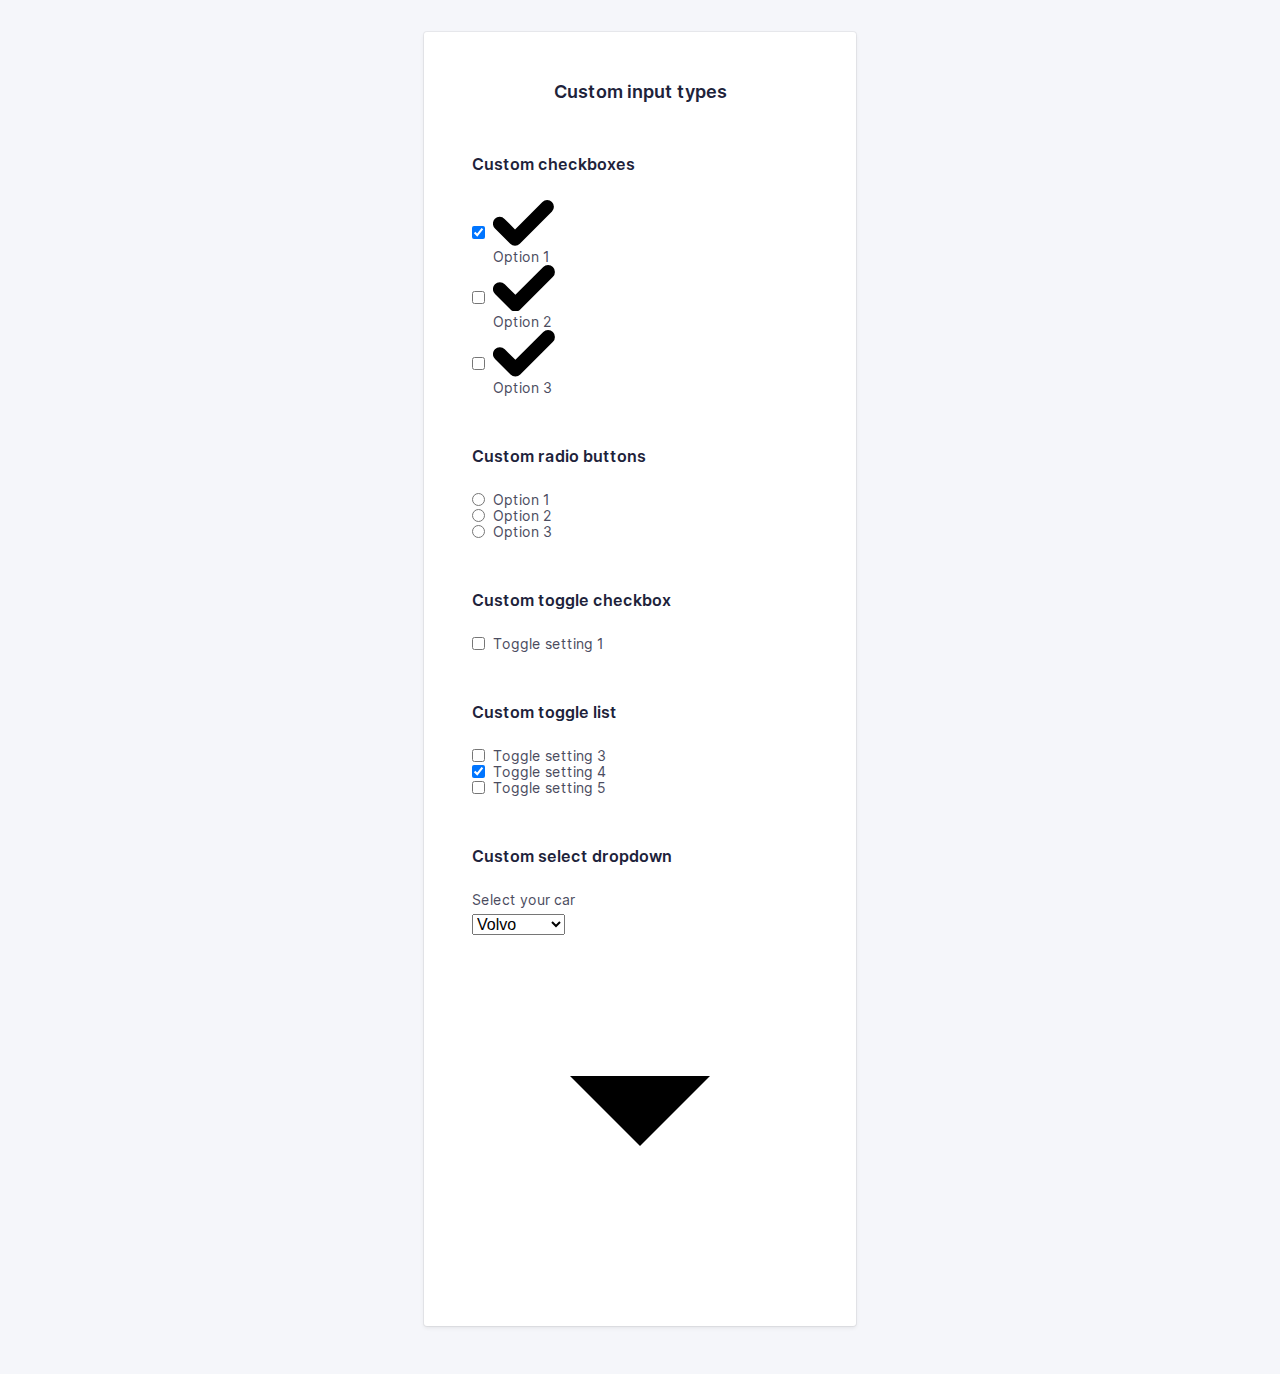
==== create3-labo1-oplossing-master/inputs.html @ 33c69e53 "Add files via upload" ====
<!doctype html>
<html lang="en">
    <head>
        <meta charset="utf-8">
        <meta http-equiv="x-ua-compatible" content="ie=edge">
        <title>Blockport - Custom input types</title>
        <meta name="description" content="This is my HTML5 boilerplate.">
        <meta name="viewport" content="width=device-width, initial-scale=1.0">
        <meta name="msapplication-TileColor" content="#3385FF">
        <meta name="theme-color" content="#3385FF">

        <link rel="apple-touch-icon" sizes="180x180" href="apple-touch-icon.png">
        <link rel="icon" type="image/png" sizes="32x32" href="favicon-32x32.png">
        <link rel="icon" type="image/png" sizes="16x16" href="favicon-16x16.png">
        <link rel="manifest" href="site.webmanifest">
        <link rel="mask-icon" href="safari-pinned-tab.svg" color="#3385FF">

        <link rel="stylesheet" href="css/normalize.css">
        <link rel="stylesheet" href="css/screen.css">
        <script type="text/javascript">
            function togglePassword() {
                var passwordInput = document.querySelector(".js-password-input");

                if (passwordInput.type === "password") {
                    passwordInput.type = "text";
                } else {
                    passwordInput.type = "password";
                }
            }
        </script>
    </head>
    <body>
        <section class="o-row o-row--lg o-row--login o-row--beta">
            <div class="o-container u-max-width-xs">
                <form class="c-card" action="#">
                    <div class="c-card__body">
                        <h2 class="c-card__title">
                            Custom input types
                        </h2>
                        <div class="o-section">
                            <!-- Custom checkboxes -->
                            <h5>
                                Custom checkboxes
                            </h5>
                            <ul class="o-list c-option-list">
                                <li class="c-form-field c-form-field--option c-option-list__item">
                                    <input class="c-option c-option--hidden" type="checkbox" id="checkbox1" checked>
                                    <label class="c-label c-label--option c-custom-option" for="checkbox1">
                                        <span class="c-custom-option__fake-input c-custom-option__fake-input--checkbox">
                                            <svg class="c-custom-option__symbol" xmlns="http://www.w3.org/2000/svg" viewBox="0 0 9 6.75">
                                                <path d="M4.75,9.5a1,1,0,0,1-.707-.293l-2.25-2.25A1,1,0,1,1,3.207,5.543L4.75,7.086,8.793,3.043a1,1,0,0,1,1.414,1.414l-4.75,4.75A1,1,0,0,1,4.75,9.5" transform="translate(-1.5 -2.75)"/>
                                            </svg>
                                        </span>
                                        Option 1
                                    </label>
                                </li>
                                <li class="c-form-field c-form-field--option c-option-list__item">
                                    <input class="c-option c-option--hidden" type="checkbox" id="checkbox2">
                                    <label class="c-label c-label--option c-custom-option" for="checkbox2">
                                        <span class="c-custom-option__fake-input c-custom-option__fake-input--checkbox">
                                            <svg class="c-custom-option__symbol" xmlns="http://www.w3.org/2000/svg" viewBox="0 0 9 6.75">
                                                <path d="M4.75,9.5a1,1,0,0,1-.707-.293l-2.25-2.25A1,1,0,1,1,3.207,5.543L4.75,7.086,8.793,3.043a1,1,0,0,1,1.414,1.414l-4.75,4.75A1,1,0,0,1,4.75,9.5" transform="translate(-1.5 -2.75)"/>
                                            </svg>
                                        </span>
                                        Option 2
                                    </label>
                                </li>
                                <li class="c-form-field c-form-field--option c-option-list__item">
                                    <input class="c-option c-option--hidden" type="checkbox" id="checkbox3">
                                    <label class="c-label c-label--option c-custom-option" for="checkbox3">
                                        <span class="c-custom-option__fake-input c-custom-option__fake-input--checkbox">
                                            <svg class="c-custom-option__symbol" xmlns="http://www.w3.org/2000/svg" viewBox="0 0 9 6.75">
                                                <path d="M4.75,9.5a1,1,0,0,1-.707-.293l-2.25-2.25A1,1,0,1,1,3.207,5.543L4.75,7.086,8.793,3.043a1,1,0,0,1,1.414,1.414l-4.75,4.75A1,1,0,0,1,4.75,9.5" transform="translate(-1.5 -2.75)"/>
                                            </svg>
                                        </span>
                                        Option 3
                                    </label>
                                </li>
                            </ul>
                        </div>
                        <div class="o-section">
                            <!-- Custom radio buttons -->
                            <h5>
                                Custom radio buttons
                            </h5>
                            <ul class="o-list c-option-list">
                                <li class="c-form-field c-form-field--option c-option-list__item">
                                    <input class="c-option c-option--hidden" type="radio" name="radios" id="radio1">
                                    <label class="c-label c-label--option c-custom-option" for="radio1">
                                        <span class="c-custom-option__fake-input c-custom-option__fake-input--radio">
                                            <span class="c-custom-option__symbol"></span>
                                        </span>
                                        Option 1
                                    </label>
                                </li>
                                <li class="c-form-field c-form-field--option c-option-list__item">
                                    <input class="c-option c-option--hidden" type="radio" name="radios" id="radio2">
                                    <label class="c-label c-label--option c-custom-option" for="radio2">
                                        <span class="c-custom-option__fake-input c-custom-option__fake-input--radio">
                                            <span class="c-custom-option__symbol"></span>
                                        </span>
                                        Option 2
                                    </label>
                                </li>
                                <li class="c-form-field c-form-field--option c-option-list__item">
                                    <input class="c-option c-option--hidden" type="radio" name="radios" id="radio3">
                                    <label class="c-label c-label--option c-custom-option" for="radio3">
                                        <span class="c-custom-option__fake-input c-custom-option__fake-input--radio">
                                            <span class="c-custom-option__symbol"></span>
                                        </span>
                                        Option 3
                                    </label>
                                </li>
                            </ul>
                        </div>
                        <div class="o-section">
                            <!-- Custom toggle checkboxes -->
                            <h5>
                                Custom toggle checkbox
                            </h5>
                            <p class="c-form-field c-form-field--option">
                                <input class="c-option c-option--hidden" type="checkbox" id="toggle1">
                                <label class="c-label c-label--option c-custom-toggle" for="toggle1">
                                    <span class="c-custom-toggle__fake-input">
                                    </span>
                                    Toggle setting 1
                                </label>
                            </p>
                        </div>
                        <div class="o-section">
                            <h5>
                                Custom toggle list
                            </h5>
                            <ul class="o-list c-toggle-list">
                                <li class="c-form-field c-form-field--option c-toggle-list__item">
                                    <input class="c-option c-option--hidden" type="checkbox" id="toggle3">
                                    <label class="c-label c-label--option c-custom-toggle c-custom-toggle--inverted" for="toggle3">
                                        <span class="c-custom-toggle__fake-input">
                                        </span>
                                        Toggle setting 3
                                    </label>
                                </li>
                                <li class="c-form-field c-form-field--option c-toggle-list__item">
                                    <input class="c-option c-option--hidden" type="checkbox" id="toggle4" checked>
                                    <label class="c-label c-label--option c-custom-toggle c-custom-toggle--inverted" for="toggle4">
                                        <span class="c-custom-toggle__fake-input">
                                        </span>
                                        Toggle setting 4
                                    </label>
                                </li>
                                <li class="c-form-field c-form-field--option c-toggle-list__item">
                                    <input class="c-option c-option--hidden" type="checkbox" id="toggle5">
                                    <label class="c-label c-label--option c-custom-toggle c-custom-toggle--inverted" for="toggle5">
                                        <span class="c-custom-toggle__fake-input">
                                        </span>
                                        Toggle setting 5
                                    </label>
                                </li>
                            </ul>
                        </div>
                        <div class="o-section">
                            <!-- Custom select -->
                            <h5>
                                Custom select dropdown
                            </h5>
                            <p class="c-form-field">
                                <label class="c-label" for="select1">
                                    Select your car
                                </label>
                                <span class="c-custom-select">
                                    <select class="c-custom-select__input" class="" name="select1" id="select1">
                                        <option value="volvo">Volvo</option>
                                        <option value="saab">Saab</option>
                                        <option value="mercedes">Mercedes</option>
                                        <option value="audi">Audi</option>
                                    </select>
                                    <svg class="c-custom-select__symbol" xmlns="http://www.w3.org/2000/svg" viewBox="0 0 24 24">
                                        <path d="M7,10l5,5,5-5Z"/>
                                    </svg>
                                </span>
                            </p>
                        </div>
                    </div>
                </form>
            </div>
        </section>
    </body>
</html>
---- create3-labo1-oplossing-master/css/screen.css ----
/*------------------------------------*\
#FONTS
\*------------------------------------*/

@font-face {
    font-family: "Inter Web";
    font-weight: 400;
    src: url("../fonts/Inter-Regular.woff2") format("woff2")
}

@font-face {
    font-family: "Inter Web";
    font-weight: 600;
    src: url("../fonts/Inter-SemiBold.woff2") format("woff2")
}

/*------------------------------------*\
#Variables
\*------------------------------------*/

:root {
    /* colors */
    --global-color-alpha-light: #4F95FF;
    --global-color-alpha: #3385FF;
    --global-color-alpha-dark: #2E77E6;
    --global-color-alpha-x-dark: #1B4186;
    --global-color-alpha-transparent: #3385ffbf;
    --global-color-alpha-x-transparent: #3385ff4d;

    --global-color-neutral-xxxx-light: #F5F6FA;
    --global-color-neutral-xxx-light: #E2E3E7;
    --global-color-neutral-xx-light: #caccd4;
    --global-color-neutral-x-light: #b5b6c0;
    --global-color-neutral-light: #a0a1ad;
    --global-color-neutral: #8b8c9a;
    --global-color-neutral-dark: #757787;
    --global-color-neutral-x-dark: #606274;
    --global-color-neutral-xx-dark: #4b4c60;
    --global-color-neutral-xxx-dark: #35374d;
    --global-color-neutral-xxxx-dark: #20223a;

    /* border stuff */
    --global-borderRadius: 3px;
    --global-borderWidth: 1px;

    /* transitions */
    --global-transitionTiming-alpha: .1s ease-out;

    /* Baseline settings */
    --global-baseline: 8px;         
    --global-whitespace: calc(var(--global-baseline) * 3); /* = 24px */

    --global-whitespace-xs: calc(var(--global-baseline) / 2); /* = 4px */
    --global-whitespace-sm: calc(var(--global-baseline) * 1); /*  = 8px */
    --global-whitespace-md: calc(var(--global-baseline) * 2); /*  = 16px */
    --global-whitespace-lg: calc(var(--global-baseline) * 4); /*  = 32px */
    --global-whitespace-xl: calc(var(--global-whitespace) * 2); /*  = 48px */
    --global-whitespace-xxl: calc(var(--global-whitespace) * 3); /*  = 72px */
}

/*------------------------------------*\
#GENERIC
\*------------------------------------*/

/*
    Generic: Page
    ---
    Global page styles + universal box-sizing:
*/

html {
    font-size: 16px;
    line-height: 1.5;
    font-family: "Inter Web", Helvetica, arial, sans-serif;
    color: var(--global-color-neutral-xxxx-dark);
    background-color: var(--global-color-neutral-xxxx-light);
    box-sizing: border-box;
    -webkit-font-smoothing: antialiased;
    -moz-osx-font-smoothing: grayscale;    
}

*,
*:before,
*:after {
    box-sizing: inherit;
}

/*
* Remove text-shadow in selection highlight:
* https://twitter.com/miketaylr/status/12228805301
*
* Customize the background color to match your design.
*/

::-moz-selection {
    background: var(--global-color-alpha);
    color: white;
    text-shadow: none;
}

::selection {
    background: var(--global-color-alpha);
    color: white;
    text-shadow: none;
}

/*------------------------------------*\
#Elements
\*------------------------------------*/

/*
Elements: Images
---
Default markup for images to make them responsive
*/

img {
    max-width: 100%;
    vertical-align: top;
}

/*
    Elements: typography
    ---
    Default markup for typographic elements
*/

h1,
h2,
h3 {
    font-weight: 700;
}

h1 {
    font-size: 36px;
    line-height: calc(var(--global-baseline) * 6);
    margin: 0 0 var(--global-whitespace);
}

h2 {
    font-size: 32px;
    line-height: calc(var(--global-baseline) * 5);
    margin: 0 0 var(--global-whitespace);
}

h3 {
    font-size: 26px;
    line-height: calc(var(--global-baseline) * 4);
    margin: 0 0 var(--global-whitespace);
}

h4,
h5,
h6 {
    font-size: 16px;
    font-weight: 600;
    line-height: calc(var(--global-baseline) * 3);
    margin: 0 0 var(--global-whitespace);
}

p,
ol,
ul,
dl,
table,
address,
figure {
    margin: 0 0 var(--global-whitespace);
}

ul,
ol {
    padding-left: var(--global-whitespace);
}

li ul,
li ol {
    margin-bottom: 0;
}

blockquote {
    font-style: normal;
    font-size: 23px;
    line-height: calc(var(--global-baseline) * 6);
    margin: 0 0 var(--global-whitespace);
}

blockquote * {
    font-size: inherit;
    line-height: inherit;
}

figcaption {
    font-weight: 400;
    font-size: 12px;
    line-height: calc(var(--global-baseline) * 2);
    margin-top: var(--global-whitespace-xxs);
}

hr {
    border: 0;
    height: var(--global-borderWidth);
    background: LightGrey;
    margin: 0 0 var(--global-whitespace);
}

a,
a:visited {
    transition: all var(--global-transitionTiming-alpha);
    color: var(--global-color-alpha);
    outline-color: var(--global-link-BoxShadowColor);
    outline-width: medium;
    outline-offset: 2px;
}

a:hover,
a:focus {
    color: var(--global-color-alpha-light);
}

a:active {
    color: var(--global-color-alpha-dark);
}

label,
input {
    display: block;
}

input::placeholder {
    color: var(--global-color-neutral-x-light);
}

/*------------------------------------*\
#OBJECTS
\*------------------------------------*/

/*
    Objects: Row
    ---
    Creates a horizontal row that stretches the viewport and adds padding around children
*/

.o-row {
    position: relative;
    padding: var(--global-whitespace) var(--global-whitespace) 0;
}

.o-row--login {
    min-height: 100vh;
    display: flex;
    align-items: center;
}

/* size modifiers */

.o-row--lg {
    padding-top: var(--global-whitespace-lg);
    padding-bottom: var(--global-whitespace);
}

@media (min-width: 768px) {
    .o-row {
        padding-left: var(--global-whitespace-lg);
        padding-right: var(--global-whitespace-lg);
    }
}

/*
    Objects: Container
    ---
    Creates a horizontal container that sets de global max-width
*/

.o-container {
    margin-left: auto;
    margin-right: auto;
    max-width: 79.5em; /* 79.5 * 16px = 1272 */
    width: 100%;
}

/*
    Objects: section
    ---
    Creates vertical whitespace between adjacent sections inside a row
*/

.o-section {
    position: relative;
}

.o-section + .o-section {
    padding-top: var(--global-whitespace);
}

@media (min-width: 768px) {
    .o-section--lg + .o-section--lg,
    .o-section--xl + .o-section--xl {
        padding-top: var(--global-whitespace-lg);
    }
}

@media (min-width: 992px) {
    .o-section--xl + .o-section--xl {
        padding-top: var(--global-whitespace-xxl);
    }
}

/*
    Objects: Layout
    ---
    The layout object provides us with a column-style layout system. This object
    contains the basic structural elements, but classes should be complemented
    with width utilities
*/

.o-layout {
    display: -webkit-flex;
    display: -ms-flexbox;
    display: flex;
    flex-wrap: wrap;
}

.o-layout__item {
    width: 100%;
}

/* gutter modifiers, these affect o-layout__item too */

.o-layout--gutter {
    margin: 0 -12px;
}

.o-layout--gutter > .o-layout__item {
    padding: 0 12px;
}

.o-layout--gutter-sm {
    margin: 0 -6px;
}

.o-layout--gutter-sm > .o-layout__item {
    padding: 0 6px;
}

.o-layout--gutter-lg {
    margin: 0 calc(var(--global-whitespace) * -1);
}

.o-layout--gutter-lg > .o-layout__item {
    padding: 0 var(--global-whitespace);
}

.o-layout--gutter-xl {
    margin: 0 calc(var(--global-whitespace-lg) * -1);
}

.o-layout--gutter-xl > .o-layout__item {
    padding: 0 var(--global-whitespace-lg);
}

/* reverse horizontal row modifier */

.o-layout--row-reverse {
    flex-direction: row-reverse;
}

/* Horizontal alignment modifiers*/

.o-layout--justify-start {
    justify-content: flex-start;
}

.o-layout--justify-end {
    justify-content: flex-end;
}

.o-layout--justify-center {
    justify-content: center;
}

.o-layout--justify-space-around {
    justify-content: space-around;
}

.o-layout--justify-space-evenly {
    justify-content: space-evenly;
}

.o-layout--justify-space-between {
    justify-content: space-between;
}

/* Vertical alignment modifiers */

.o-layout--align-start {
    align-items: flex-start;
}

.o-layout--align-end {
    align-items: flex-end;
}

.o-layout--align-center {
    align-items: center;
}

.o-layout--align-baseline {
    align-items: baseline;
}

/* Vertical alignment modifiers that only work if there is one than one flex item */

.o-layout--align-content-start {
    align-content: start;
}

.o-layout--align-content-end {
    align-content: end;
}

.o-layout--align-content-center {
    align-content: center;
}

.o-layout--align-content-space-around {
    align-content: space-around;
}

.o-layout--align-content-space-between {
    align-content: space-between;
}

/*
    Objects: List
    ---
    Small reusable object to remove default list styling from lists
*/

.o-list {
    list-style: none;
    padding: 0;
}

/*
    Object: Button reset
    ---
    Small button reset object
*/

.o-button-reset {
    border: none;
    margin: 0;
    padding: 0;
    width: auto;
    overflow: visible;
    background: transparent;

    /* inherit font & color from ancestor */
    color: inherit;
    font: inherit;

    /* Normalize `line-height`. Cannot be changed from `normal` in Firefox 4+. */
    line-height: normal;

    /* Corrects font smoothing for webkit */
    -webkit-font-smoothing: inherit;
    -moz-osx-font-smoothing: inherit;

    /* Corrects inability to style clickable `input` types in iOS */
    -webkit-appearance: none;
}

/*
    Object: Hide accessible
    ---
    Accessibly hide any element
*/

.o-hide-accessible {
    position: absolute;
    width: 1px;
    height: 1px;
    padding: 0;
    margin: -1px;
    overflow: hidden;
    clip: rect(0, 0, 0, 0);
    border: 0;
}

/*------------------------------------*\
#COMPONENTS
\*------------------------------------*/

/*
    Component: Logo
    ---
    Website main logo
*/

.c-logo {
    height: var(--global-whitespace);
    display: flex;
    align-items: center;
    justify-content: center;
    margin-bottom: var(--global-whitespace-lg);
}

.c-logo__symbol {
    height: 100%;
}

.c-logo__path--1 {
    fill: var(--global-color-neutral-xxxx-dark);
}

.c-logo__path--2 {
    fill: var(--global-color-alpha);
}

.c-logo__path--3 {
    fill: var(--color-alpha-x-dark);
}

/*
    Component: Card
    ---
    Card with box shadow
*/

.c-card {
    background-color: White;
    margin-bottom: var(--global-whitespace);
    border-radius: var(--global-borderRadius);
    box-shadow: 0 0 0 var(--global-borderWidth) rgba(0,0,0, 0.05), 0 2px 4px rgba(0,0,0,.075);
    overflow: hidden;
}

/* Add padding to child for more flexibility */
.c-card__body,
.c-card__footer {
    padding: var(--global-whitespace);
}

.c-card__footer {
    text-align: center;
    border-top: var(--global-borderWidth) solid var(--global-color-neutral-xxx-light);
}

.c-card__title {
    text-align: center;
    font-size: 18px;
    line-height: calc(var(--global-baseline) * 3);
    font-weight: 600;
}

/* This allows c-card__body and __footer to have equal padding everywhere */

.c-card__body > *:last-child,
.c-card__footer > *:last-child,
.c-card__body > *:last-child > *:last-child,
.c-card__footer > *:last-child > *:last-child {
    margin-bottom: 0;
}

@media (min-width: 27em) {
    .c-card__body {
        padding: var(--global-whitespace-xl);
    }

    .c-card__title {
        margin-bottom: var(--global-whitespace-xl);
    }
}

/*
    Component: Forms
    ---
    Everything form related here
*/

.c-form-field--option {
    display: -webkit-flex;
    display: -ms-flex;
    display: flex;
    -ms-align-items: center;
    align-items: center;
}

/*
    Component: Input
    ---
    Class to put on all input="text" like form inputs
*/

.c-input {
    -webkit-appearance: none;
    -moz-appearance: none;
    appearance: none;
    width: 100%;
    border: var(--global-borderWidth) solid var(--global-color-neutral-xxx-light);
    border-radius: var(--global-borderRadius);
    color: var(--global-color-neutral-xxxx-dark);
    background-color: White;
    font-family: inherit;
    font-size: 16px;
    line-height: calc(var(--global-baseline) * 3);
    padding: calc(var(--global-baseline) * 1.5 - var(--global-borderWidth)) var(--global-whitespace-md);
    outline: none;
    transition: border var(--global-transition-timing-alpha);
}

.c-input:hover {
    border-color: var(--global-color-neutral-xx-light);
}

.c-input:focus,
.c-input:active {
    border-color: var(--global-color-alpha);
    box-shadow: 0 0 0 3px var(--global-color-alpha-x-transparent);
}

/* option input for checkboxes and radio buttons */

.c-option {
    margin-right: var(--global-whitespace-sm);
}

/*
    Component: Label
    ---
    Class to put on all form labels
*/

.c-label {
    margin-bottom: 0;
    font-size: 14px;
    padding-bottom: var(--global-whitespace-xs);    
    line-height: calc(var(--global-baseline) * 2);
    color: var(--global-color-neutral-xx-dark);
}

.c-label--option {
    padding-bottom: 0;
}

/*
    Component: Button
    ---
    Class to put on form buttons or
*/

.c-button {
    font-size: 16px;
    font-weight: 700;
    border-radius: var(--global-borderRadius);
    border: var(--global-borderWidth) solid var(--global-color-alpha-dark);
    background-color: var(--global-color-alpha);
    color: #fff;
    padding: calc(var(--global-baseline) * 1.5 - var(--global-borderWidth)) var(--global-whitespace-md);
    line-height: calc(var(--global-baseline) * 3);
    width: 100%;
    outline: none;
    transition: all var(--global-transition-timing-alpha);
}

.c-button:hover {
    background-color: var(--global-color-alpha-light);
}

.c-button:focus {
    box-shadow: 0 0 0 3px var(--global-color-alpha-x-transparent);
}

.c-button:active {
    background-color: var(--global-color-alpha-dark);
    box-shadow: none;
}

/*------------------------------------*\
#UTILITIES
\*------------------------------------*/

/*
    Utilities: color
    ---
    Utility classes to put specific colors onto elements
*/

.u-color-neutral {
    color: var(--global-color-neutral);
}

.u-color-neutral-dark {
    color: var(--global-color-neutral-dark);
}

/*
    Utilities: spacing
    ---
    Utility classes to put specific margins and paddings onto elements
*/

.u-pt-clear {
    padding-top: 0 !important;
}

.u-mb-clear {
    margin-bottom: 0 !important;
}

.u-mb-xs {
    margin-bottom: var(--global-whitespace-xs) !important;
}

.u-mb-sm {
    margin-bottom: var(--global-whitespace-sm) !important;
}

.u-mb-md {
    margin-bottom: var(--global-whitespace-md) !important;
}

.u-mb-lg {
    margin-bottom: var(--global-whitespace-lg) !important;
}

.u-mb-xl {
    margin-bottom: var(--global-whitespace-xl) !important;
}

.u-mb-xl {
    margin-bottom: var(--global-whitespace-xl) !important;
}

/*
    Utilities: max-width
    ---
    Utility classes to put specific max widths onto elements
*/

.u-max-width-xs {
    max-width: 27em !important;
}

.u-max-width-sm {
    max-width: 39em !important;
}

.u-max-width-md {
    max-width: 50em !important;
}

.u-max-width-lg {
    max-width: 63.5em !important;
}

.u-max-width-none {
    max-width: none !important;
}


/*
    Utilities: align
    ---
    Utility classes align text or components
*/

.u-align-text-center {
    text-align: center;
}

.u-align-center {
    margin: 0 auto;
}

/*
    Utilities: text
    Utility classes to create smaller or bigger test
*/

.u-text-sm {
    font-size: 14px;
}

/*
    Utility: Widths
    ---
    Utility classes to put specific widths onto elements
    Will be mostly used on o-layout__item
*/

.u-width-auto {
    width: auto !important;
}

.u-1-of-2 {
    width: 50% !important;
}

.u-1-of-3 {
    width: 33.3333333333% !important;
}

.u-2-of-3 {
    width: 66.6666666667% !important;
}

.u-1-of-4 {
    width: 25% !important;
}

.u-3-of-4 {
    width: 75% !important;
}

.u-1-of-5 {
    width: 20% !important;
}

.u-2-of-5 {
    width: 40% !important;
}

.u-3-of-5 {
    width: 60% !important;
}

.u-4-of-5 {
    width: 80% !important;
}

.u-1-of-6 {
    width: 16.6666666667% !important;
}

.u-5-of-6 {
    width: 83.3333333333% !important;
}

@media (min-width: 576px) {
    .u-1-of-2-bp1 {
        width: 50% !important;
    }
    .u-1-of-3-bp1 {
        width: 33.3333333333% !important;
    }
    .u-2-of-3-bp1 {
        width: 66.6666666667% !important;
    }
    .u-1-of-4-bp1 {
        width: 25% !important;
    }
    .u-3-of-4-bp1 {
        width: 75% !important;
    }
    .u-1-of-5-bp1 {
        width: 20% !important;
    }
    .u-2-of-5-bp1 {
        width: 40% !important;
    }
    .u-3-of-5-bp1 {
        width: 60% !important;
    }
    .u-4-of-5-bp1 {
        width: 80% !important;
    }
    .u-1-of-6-bp1 {
        width: 16.6666666667% !important;
    }
    .u-5-of-6-bp1 {
        width: 83.3333333333% !important;
    }
}

@media (min-width: 768px) {
    .u-1-of-2-bp2 {
        width: 50% !important;
    }
    .u-1-of-3-bp2 {
        width: 33.3333333333% !important;
    }
    .u-2-of-3-bp2 {
        width: 66.6666666667% !important;
    }
    .u-1-of-4-bp2 {
        width: 25% !important;
    }
    .u-3-of-4-bp2 {
        width: 75% !important;
    }
    .u-1-of-5-bp2 {
        width: 20% !important;
    }
    .u-2-of-5-bp2 {
        width: 40% !important;
    }
    .u-3-of-5-bp2 {
        width: 60% !important;
    }
    .u-4-of-5-bp2 {
        width: 80% !important;
    }
    .u-1-of-6-bp2 {
        width: 16.6666666667% !important;
    }
    .u-5-of-6-bp2 {
        width: 83.3333333333% !important;
    }
}

@media (min-width: 992px) {
    .u-1-of-2-bp3 {
        width: 50% !important;
    }
    .u-1-of-3-bp3 {
        width: 33.3333333333% !important;
    }
    .u-2-of-3-bp3 {
        width: 66.6666666667% !important;
    }
    .u-1-of-4-bp3 {
        width: 25% !important;
    }
    .u-3-of-4-bp3 {
        width: 75% !important;
    }
    .u-1-of-5-bp3 {
        width: 20% !important;
    }
    .u-2-of-5-bp3 {
        width: 40% !important;
    }
    .u-3-of-5-bp3 {
        width: 60% !important;
    }
    .u-4-of-5-bp3 {
        width: 80% !important;
    }
    .u-1-of-6-bp3 {
        width: 16.6666666667% !important;
    }
    .u-5-of-6-bp3 {
        width: 83.3333333333% !important;
    }
}

@media (min-width: 1200px) {
    .u-1-of-2-bp4 {
        width: 50% !important;
    }
    .u-1-of-3-bp4 {
        width: 33.3333333333% !important;
    }
    .u-2-of-3-bp4 {
        width: 66.6666666667% !important;
    }
    .u-1-of-4-bp4 {
        width: 25% !important;
    }
    .u-3-of-4-bp4 {
        width: 75% !important;
    }
    .u-1-of-5-bp4 {
        width: 20% !important;
    }
    .u-2-of-5-bp4 {
        width: 40% !important;
    }
    .u-3-of-5-bp4 {
        width: 60% !important;
    }
    .u-4-of-5-bp4 {
        width: 80% !important;
    }
    .u-1-of-6-bp4 {
        width: 16.6666666667% !important;
    }
    .u-5-of-6-bp4 {
        width: 83.3333333333% !important;
    }
}

/*------------------------------------*\
#MEDIA
\*------------------------------------*/

/*
    Media Queries
    ---
    EXAMPLE Media Queries for Responsive Design.
    These examples override the primary ('mobile first') styles.
    USE THEM INLINE!
*/

/* Extra small devices (portrait phones, less than 576px)
No media query since this is the default in mobile first design
*/

/* Small devices (landscape phones, 576px and up)
@media (min-width: 576px) {}
*/

/* Medium devices (tablets, 768px and up)
@media (min-width: 768px) {}
*/

/* Large devices (landscape tablets, desktops, 992px and up)
@media (min-width: 992px) {}
*/

/* Extra large devices (large desktops, 1200px and up)
@media (min-width: 1200px) {}
*/

/*
    Print styles.
    ---
    Inlined to avoid the additional HTTP request:
    http://www.phpied.com/delay-loading-your-print-css/
*/

@media print {
    *,
    *:before,
    *:after {
        background: transparent !important;
        color: #000 !important;
        /* Black prints faster:
        http://www.sanbeiji.com/archives/953 */
        box-shadow: none !important;
        text-shadow: none !important;
    }
    a,
    a:visited {
        text-decoration: underline;
    }
    a[href]:after {
        content: " (" attr(href) ")";
    }
    abbr[title]:after {
        content: " (" attr(title) ")";
    }
    /*
    * Don't show links that are fragment identifiers,
    * or use the `javascript:` pseudo protocol
    */
    a[href^="#"]:after,
    a[href^="javascript:"]:after {
        content: "";
    }
    pre {
        white-space: pre-wrap !important;
    }
    pre,
    blockquote {
        border: 1px solid #999;
        page-break-inside: avoid;
    }
    /*
    * Printing Tables:
    * http://css-discuss.incutio.com/wiki/Printing_Tables
    */
    thead {
        display: table-header-group;
    }
    tr,
    img {
        page-break-inside: avoid;
    }
    p,
    h2,
    h3 {
        orphans: 3;
        widows: 3;
    }
    h2,
    h3 {
        page-break-after: avoid;
    }
}
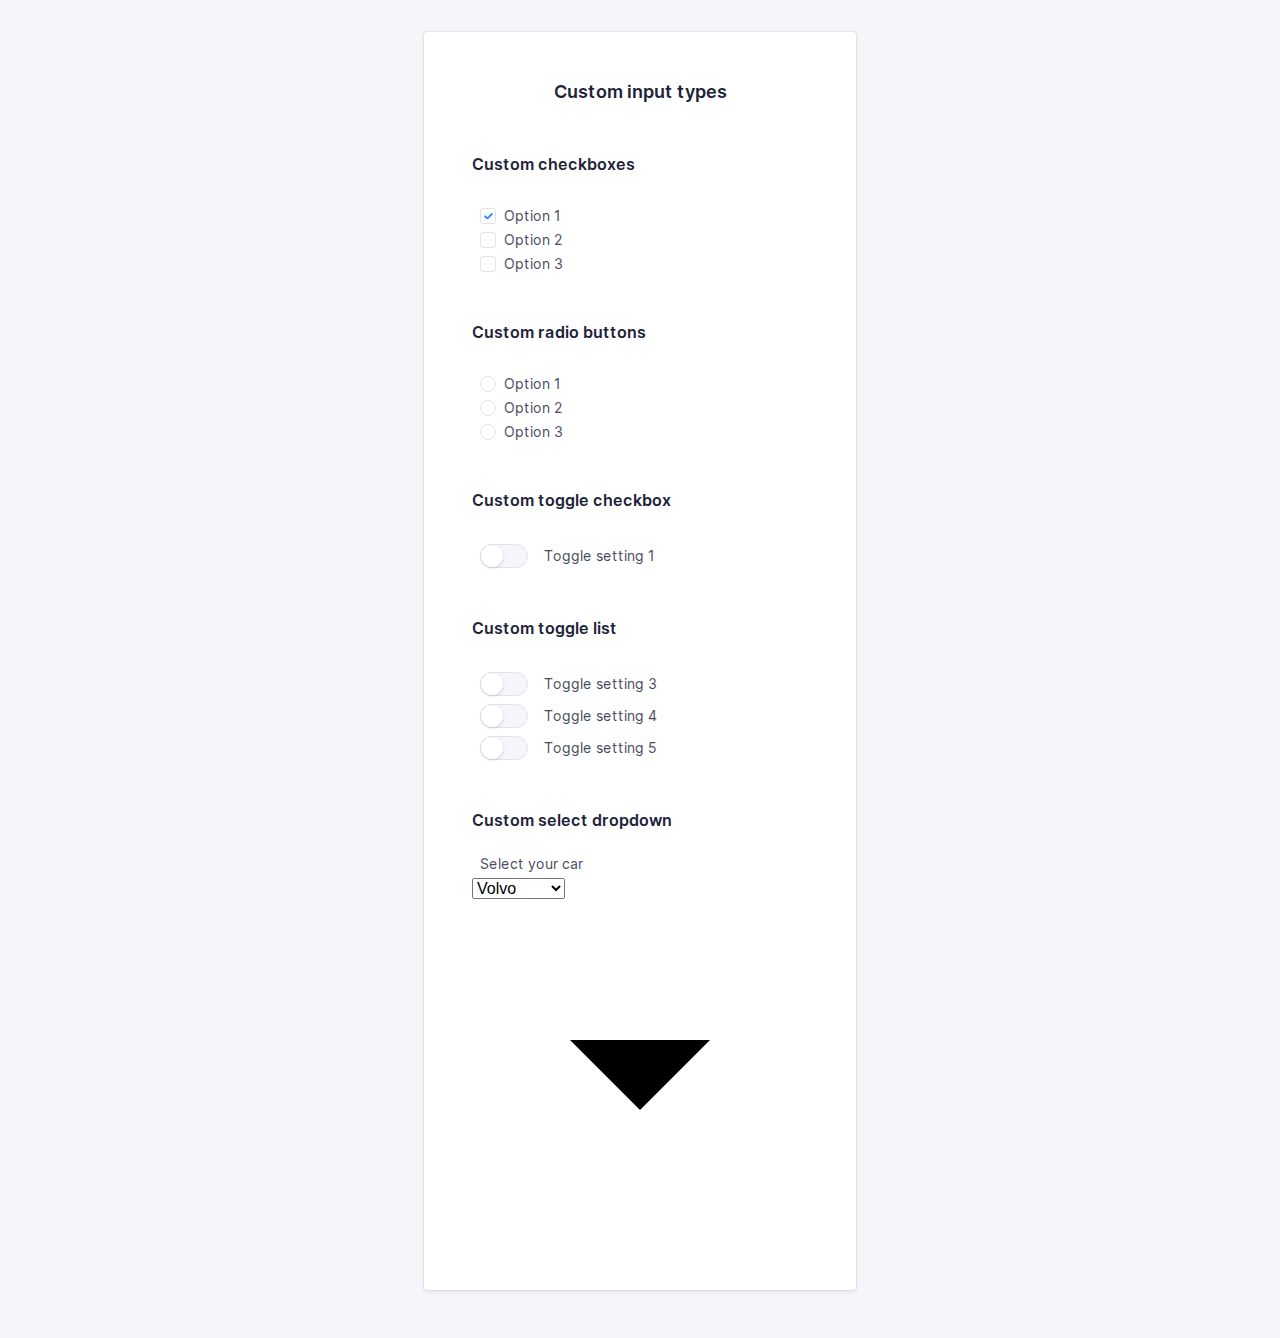
==== commit 15f905f5: "1" ====
--- a/create3-labo1-oplossing-master/inputs.html
+++ b/create3-labo1-oplossing-master/inputs.html
@@ -44,10 +44,10 @@
                             </h5>
                             <ul class="o-list c-option-list">
                                 <li class="c-form-field c-form-field--option c-option-list__item">
-                                    <input class="c-option c-option--hidden" type="checkbox" id="checkbox1" checked>
+                                    <input class="c-option c-option--hidden o-hide-accessible" type="checkbox" id="checkbox1" checked>
                                     <label class="c-label c-label--option c-custom-option" for="checkbox1">
                                         <span class="c-custom-option__fake-input c-custom-option__fake-input--checkbox">
-                                            <svg class="c-custom-option__symbol" xmlns="http://www.w3.org/2000/svg" viewBox="0 0 9 6.75">
+                                            <svg class="c-custom-option__symbol c-custom-option-check" xmlns="http://www.w3.org/2000/svg" viewBox="0 0 9 6.75">
                                                 <path d="M4.75,9.5a1,1,0,0,1-.707-.293l-2.25-2.25A1,1,0,1,1,3.207,5.543L4.75,7.086,8.793,3.043a1,1,0,0,1,1.414,1.414l-4.75,4.75A1,1,0,0,1,4.75,9.5" transform="translate(-1.5 -2.75)"/>
                                             </svg>
                                         </span>
@@ -55,10 +55,10 @@
                                     </label>
                                 </li>
                                 <li class="c-form-field c-form-field--option c-option-list__item">
-                                    <input class="c-option c-option--hidden" type="checkbox" id="checkbox2">
+                                    <input class="c-option c-option--hidden o-hide-accessible" type="checkbox" id="checkbox2">
                                     <label class="c-label c-label--option c-custom-option" for="checkbox2">
                                         <span class="c-custom-option__fake-input c-custom-option__fake-input--checkbox">
-                                            <svg class="c-custom-option__symbol" xmlns="http://www.w3.org/2000/svg" viewBox="0 0 9 6.75">
+                                            <svg class="c-custom-option__symbol c-custom-option-check" xmlns="http://www.w3.org/2000/svg" viewBox="0 0 9 6.75">
                                                 <path d="M4.75,9.5a1,1,0,0,1-.707-.293l-2.25-2.25A1,1,0,1,1,3.207,5.543L4.75,7.086,8.793,3.043a1,1,0,0,1,1.414,1.414l-4.75,4.75A1,1,0,0,1,4.75,9.5" transform="translate(-1.5 -2.75)"/>
                                             </svg>
                                         </span>
@@ -66,10 +66,10 @@
                                     </label>
                                 </li>
                                 <li class="c-form-field c-form-field--option c-option-list__item">
-                                    <input class="c-option c-option--hidden" type="checkbox" id="checkbox3">
+                                    <input class="c-option c-option--hidden o-hide-accessible" type="checkbox" id="checkbox3">
                                     <label class="c-label c-label--option c-custom-option" for="checkbox3">
                                         <span class="c-custom-option__fake-input c-custom-option__fake-input--checkbox">
-                                            <svg class="c-custom-option__symbol" xmlns="http://www.w3.org/2000/svg" viewBox="0 0 9 6.75">
+                                            <svg class="c-custom-option__symbol c-custom-option-check" xmlns="http://www.w3.org/2000/svg" viewBox="0 0 9 6.75">
                                                 <path d="M4.75,9.5a1,1,0,0,1-.707-.293l-2.25-2.25A1,1,0,1,1,3.207,5.543L4.75,7.086,8.793,3.043a1,1,0,0,1,1.414,1.414l-4.75,4.75A1,1,0,0,1,4.75,9.5" transform="translate(-1.5 -2.75)"/>
                                             </svg>
                                         </span>
@@ -85,28 +85,28 @@
                             </h5>
                             <ul class="o-list c-option-list">
                                 <li class="c-form-field c-form-field--option c-option-list__item">
-                                    <input class="c-option c-option--hidden" type="radio" name="radios" id="radio1">
+                                    <input class="c-option c-option--hidden o-hide-accessible" type="radio" name="radios" id="radio1">
                                     <label class="c-label c-label--option c-custom-option" for="radio1">
                                         <span class="c-custom-option__fake-input c-custom-option__fake-input--radio">
-                                            <span class="c-custom-option__symbol"></span>
+                                            <span class="c-custom-option__symbol c-custom-option__symbol--radio"></span>
                                         </span>
                                         Option 1
                                     </label>
                                 </li>
                                 <li class="c-form-field c-form-field--option c-option-list__item">
-                                    <input class="c-option c-option--hidden" type="radio" name="radios" id="radio2">
+                                    <input class="c-option c-option--hidden o-hide-accessible" type="radio" name="radios" id="radio2">
                                     <label class="c-label c-label--option c-custom-option" for="radio2">
                                         <span class="c-custom-option__fake-input c-custom-option__fake-input--radio">
-                                            <span class="c-custom-option__symbol"></span>
+                                            <span class="c-custom-option__symbol c-custom-option__symbol--radio"></span>
                                         </span>
                                         Option 2
                                     </label>
                                 </li>
                                 <li class="c-form-field c-form-field--option c-option-list__item">
-                                    <input class="c-option c-option--hidden" type="radio" name="radios" id="radio3">
+                                    <input class="c-option c-option--hidden o-hide-accessible" type="radio" name="radios" id="radio3">
                                     <label class="c-label c-label--option c-custom-option" for="radio3">
                                         <span class="c-custom-option__fake-input c-custom-option__fake-input--radio">
-                                            <span class="c-custom-option__symbol"></span>
+                                            <span class="c-custom-option__symbol c-custom-option__symbol--radio"></span>
                                         </span>
                                         Option 3
                                     </label>
@@ -119,7 +119,7 @@
                                 Custom toggle checkbox
                             </h5>
                             <p class="c-form-field c-form-field--option">
-                                <input class="c-option c-option--hidden" type="checkbox" id="toggle1">
+                                <input class="c-option c-option--hidden o-hide-accessible" type="checkbox" id="toggle1">
                                 <label class="c-label c-label--option c-custom-toggle" for="toggle1">
                                     <span class="c-custom-toggle__fake-input">
                                     </span>
@@ -133,7 +133,7 @@
                             </h5>
                             <ul class="o-list c-toggle-list">
                                 <li class="c-form-field c-form-field--option c-toggle-list__item">
-                                    <input class="c-option c-option--hidden" type="checkbox" id="toggle3">
+                                    <input class="c-option c-option--hidden o-hide-accessible" type="checkbox" id="toggle3">
                                     <label class="c-label c-label--option c-custom-toggle c-custom-toggle--inverted" for="toggle3">
                                         <span class="c-custom-toggle__fake-input">
                                         </span>
@@ -141,7 +141,7 @@
                                     </label>
                                 </li>
                                 <li class="c-form-field c-form-field--option c-toggle-list__item">
-                                    <input class="c-option c-option--hidden" type="checkbox" id="toggle4" checked>
+                                    <input class="c-option c-option--hidden o-hide-accessible" type="checkbox" id="toggle4" checked>
                                     <label class="c-label c-label--option c-custom-toggle c-custom-toggle--inverted" for="toggle4">
                                         <span class="c-custom-toggle__fake-input">
                                         </span>
@@ -149,7 +149,7 @@
                                     </label>
                                 </li>
                                 <li class="c-form-field c-form-field--option c-toggle-list__item">
-                                    <input class="c-option c-option--hidden" type="checkbox" id="toggle5">
+                                    <input class="c-option c-option--hidden o-hide-accessible" type="checkbox" id="toggle5">
                                     <label class="c-label c-label--option c-custom-toggle c-custom-toggle--inverted" for="toggle5">
                                         <span class="c-custom-toggle__fake-input">
                                         </span>
--- a/create3-labo1-oplossing-master/css/screen.css
+++ b/create3-labo1-oplossing-master/css/screen.css
@@ -56,6 +56,14 @@
     --global-whitespace-lg: calc(var(--global-baseline) * 4); /*  = 32px */
     --global-whitespace-xl: calc(var(--global-whitespace) * 2); /*  = 48px */
     --global-whitespace-xxl: calc(var(--global-whitespace) * 3); /*  = 72px */
+
+    /* input */
+    --global-input-backgroundColor: White;
+    --global-input-color: var(--global-color-neutral-xxxx-dark);
+    --global-input-borderColor: var(--global-color-neutral-xxx-light);
+    --global-input-hover-borderColor: var(--global-color-neutral-xx-light);
+    --global-input-focus-borderColor: var(--global-color-alpha);
+    --global-input-boxShadow: 0 0 0 3px var(--global-color-alpha-x-transparent);
 }
 
 /*------------------------------------*\
@@ -598,10 +606,10 @@
     -moz-appearance: none;
     appearance: none;
     width: 100%;
-    border: var(--global-borderWidth) solid var(--global-color-neutral-xxx-light);
+    border: var(--global-borderWidth) solid var(--global-input-borderColor);
     border-radius: var(--global-borderRadius);
-    color: var(--global-color-neutral-xxxx-dark);
-    background-color: White;
+    color: var(--global-input-color);
+    background-color: var(--global-input-backgroundColor);
     font-family: inherit;
     font-size: 16px;
     line-height: calc(var(--global-baseline) * 3);
@@ -612,6 +620,7 @@
 
 .c-input:hover {
     border-color: var(--global-color-neutral-xx-light);
+    
 }
 
 .c-input:focus,
@@ -626,6 +635,98 @@
     margin-right: var(--global-whitespace-sm);
 }
 
+.c-custom-option__fake-input{
+    display: flex;
+    align-items: center;
+    justify-content: center;
+    border: 1px solid #E2E3E7;
+    box-shadow: none;
+    border-color: none;
+}
+
+.c-custom-option__fake-input--checkbox{
+    display: flex;
+    width: 16px;
+    height: 16px;
+    border: 1px solid #E2E3E7;
+    border-radius: 3px;
+    margin-right: 8px;
+}
+
+.c-custom-option__fake-input:hover{
+    box-shadow: var(--global-input-boxShadow);
+}
+
+.c-custom-option__fake-input:focus{
+    box-shadow: var(--global-input-boxShadow);
+    border-color: var(--global-input-focus-borderColor);
+}
+
+.c-option--hidden + .c-custom-option .c-custom-option__symbol {
+    display: none;
+}
+
+.c-option--hidden:checked + .c-custom-option {
+    /*background-color: red;*/
+}
+
+.c-option--hidden:checked + .c-custom-option .c-custom-option__symbol {
+    display: flex;
+}
+
+.c-custom-option-check{
+    width: 9px;
+    height: 6.45px;
+    margin: auto;
+    fill: var(--global-color-alpha);
+}
+
+.c-custom-option__fake-input--radio{
+    width: 16px;
+    height: 16px;
+    border-radius: 8px;
+    margin-right: 8px;
+}   
+
+.c-custom-option__symbol--radio{
+    width: 6px;
+    height: 6px;
+    border-radius: 3px;
+    background: var(--global-color-alpha);
+}
+
+.c-custom-toggle{
+    display: flex;
+    align-items: center;
+    justify-content: center;
+}
+
+.c-custom-toggle__fake-input{
+    display: block;
+    margin: 0 16px 0 0 ;
+    width: 48px;
+    height: 24px;
+    border: 1px solid #E2E3E7;
+    border-radius: 24px;
+    background-color: #F5F6FA;
+    text-align: right;
+}
+
+.c-custom-toggle__fake-input::after{
+    display: block;
+    height: 22px;
+    width: 22px;
+    border-radius: 11px;
+    box-shadow: 0 1px 3px rgba(0, 0, 0, 0.16);
+    background-color: white;
+    content: '';
+    transition: all var(--transition-alpha);
+}
+
+.c-custom-toggle__fake-input:checked + .c-custom-toggle .c-custom-toggle__fake-input{
+    transform: translateX(22px);
+}
+
 /*
     Component: Label
     ---
@@ -633,6 +734,8 @@
 */
 
 .c-label {
+    display: flex;
+    margin: 8px;
     margin-bottom: 0;
     font-size: 14px;
     padding-bottom: var(--global-whitespace-xs);    
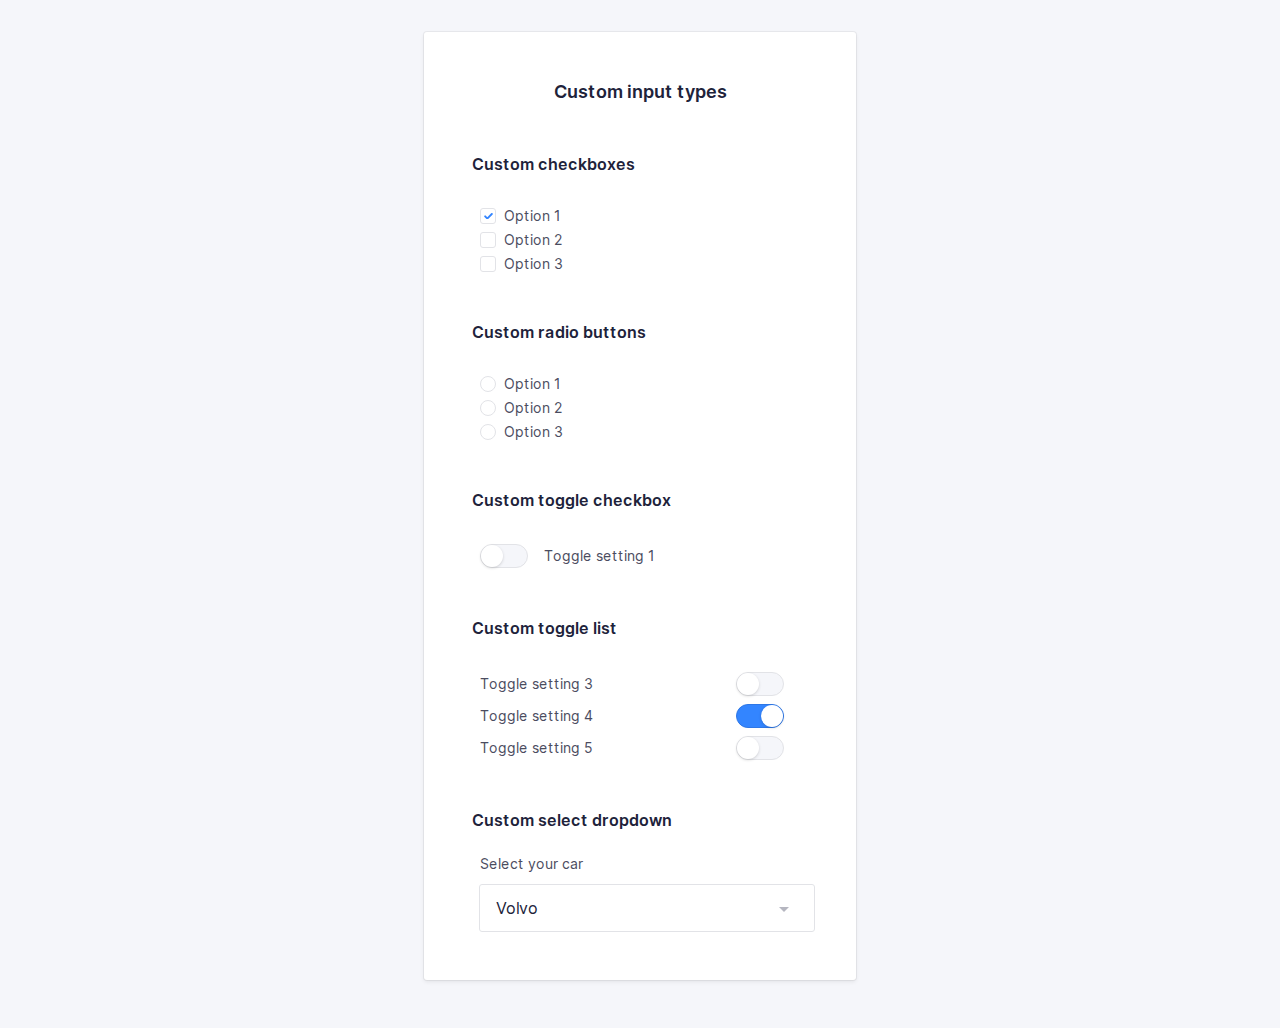
==== commit 4b4d804b: "labo_done" ====
--- a/create3-labo1-oplossing-master/inputs.html
+++ b/create3-labo1-oplossing-master/inputs.html
@@ -119,7 +119,7 @@
                                 Custom toggle checkbox
                             </h5>
                             <p class="c-form-field c-form-field--option">
-                                <input class="c-option c-option--hidden o-hide-accessible" type="checkbox" id="toggle1">
+                                <input class="c-option c-option--hidden o-hide-accessible c-option-move" type="checkbox" id="toggle1">
                                 <label class="c-label c-label--option c-custom-toggle" for="toggle1">
                                     <span class="c-custom-toggle__fake-input">
                                     </span>
@@ -133,24 +133,24 @@
                             </h5>
                             <ul class="o-list c-toggle-list">
                                 <li class="c-form-field c-form-field--option c-toggle-list__item">
-                                    <input class="c-option c-option--hidden o-hide-accessible" type="checkbox" id="toggle3">
-                                    <label class="c-label c-label--option c-custom-toggle c-custom-toggle--inverted" for="toggle3">
+                                    <input class="c-option c-option--hidden o-hide-accessible c-option-move" type="checkbox" id="toggle3">
+                                    <label class="c-label c-label--option c-custom-toggle c-custom-toggle--inverted c-toggle__label--inverted" for="toggle3">
                                         <span class="c-custom-toggle__fake-input">
                                         </span>
                                         Toggle setting 3
                                     </label>
                                 </li>
                                 <li class="c-form-field c-form-field--option c-toggle-list__item">
-                                    <input class="c-option c-option--hidden o-hide-accessible" type="checkbox" id="toggle4" checked>
-                                    <label class="c-label c-label--option c-custom-toggle c-custom-toggle--inverted" for="toggle4">
+                                    <input class="c-option c-option--hidden o-hide-accessible c-option-move" type="checkbox" id="toggle4" checked>
+                                    <label class="c-label c-label--option c-custom-toggle c-custom-toggle--inverted c-toggle__label--inverted" for="toggle4">
                                         <span class="c-custom-toggle__fake-input">
                                         </span>
                                         Toggle setting 4
                                     </label>
                                 </li>
                                 <li class="c-form-field c-form-field--option c-toggle-list__item">
-                                    <input class="c-option c-option--hidden o-hide-accessible" type="checkbox" id="toggle5">
-                                    <label class="c-label c-label--option c-custom-toggle c-custom-toggle--inverted" for="toggle5">
+                                    <input class="c-option c-option--hidden o-hide-accessible c-option-move" type="checkbox" id="toggle5">
+                                    <label class="c-label c-label--option c-custom-toggle c-custom-toggle--inverted c-toggle__label--inverted" for="toggle5">
                                         <span class="c-custom-toggle__fake-input">
                                         </span>
                                         Toggle setting 5
@@ -168,13 +168,13 @@
                                     Select your car
                                 </label>
                                 <span class="c-custom-select">
-                                    <select class="c-custom-select__input" class="" name="select1" id="select1">
+                                    <select class="c-input c-custom-select__input" name="select1" id="select1">
                                         <option value="volvo">Volvo</option>
                                         <option value="saab">Saab</option>
                                         <option value="mercedes">Mercedes</option>
                                         <option value="audi">Audi</option>
                                     </select>
-                                    <svg class="c-custom-select__symbol" xmlns="http://www.w3.org/2000/svg" viewBox="0 0 24 24">
+                                    <svg style="height: 24px; width: 24px;" class="c-custom-select__symbol" xmlns="http://www.w3.org/2000/svg" viewBox="0 0 24 24">
                                         <path d="M7,10l5,5,5-5Z"/>
                                     </svg>
                                 </span>
--- a/create3-labo1-oplossing-master/css/screen.css
+++ b/create3-labo1-oplossing-master/css/screen.css
@@ -528,6 +528,14 @@
 
 .c-logo__path--3 {
     fill: var(--color-alpha-x-dark);
+}
+
+@media (prefers-color-scheme: dark) {
+    .c-logo__path--1,
+    .c-logo__path--2,
+    .c-logo__path--3{
+        fill: var(--global-color-neutral-xxxx-light);
+    }
 }
 
 /*
@@ -721,10 +729,69 @@
     background-color: white;
     content: '';
     transition: all var(--transition-alpha);
-}
-
-.c-custom-toggle__fake-input:checked + .c-custom-toggle .c-custom-toggle__fake-input{
-    transform: translateX(22px);
+    animation: slide_left 1s;
+}
+
+.c-option-move:checked + .c-custom-toggle .c-custom-toggle__fake-input::after{
+    transform: translateX(24px);
+    animation: slide_right 1s;
+}
+
+.c-option-move:checked + .c-custom-toggle .c-custom-toggle__fake-input{
+    background-color: #3385FF;
+    border-color: #2E77E6;
+}
+
+.c-option-move:focus + .c-custom-toggle .c-custom-toggle__fake-input{
+    box-shadow: var(--global-input-boxShadow);
+    border-color: var(--global-input-focus-borderColor);
+}
+
+.c-option-move:active + .c-custom-toggle .c-custom-toggle__fake-input::after{
+    animation: slide_right 4s;
+}
+
+@keyframes slide_right {
+    0% {
+        transform: translateX(0px);
+        width: 22px;
+    }
+    50%{
+        width: 25px;
+    }
+    100% {
+        width: 22px;
+    }
+}
+
+@keyframes slide_left {
+    0% {
+        transform: translateX(24px);
+        width: 22px;
+    }
+    50%{
+        width: 25px;
+    }
+    100% {
+        width: 22px;
+    }
+}
+
+.c-toggle__label--inverted{
+    display: flexbox;
+    flex-direction: row-reverse;
+    width: 100%;
+    justify-content: space-between;
+}
+
+.c-custom-select__input{
+    border: 1px solid #E2E3E7;
+}
+
+@media (prefers-color-scheme: dark) {
+    html {
+        background-color: var(--global-color-neutral-xxxx-dark);
+    }
 }
 
 /*
@@ -743,8 +810,23 @@
     color: var(--global-color-neutral-xx-dark);
 }
 
+.c-custom-select{
+    margin-left: 7px;
+}
+
+.c-custom-select__symbol{
+    fill: #B5B6C0;
+    position: absolute;
+    margin: -35px 300px;
+
+}
+
 .c-label--option {
     padding-bottom: 0;
+}
+
+.c-custom-select__input{
+    margin-top: 8px;
 }
 
 /*
